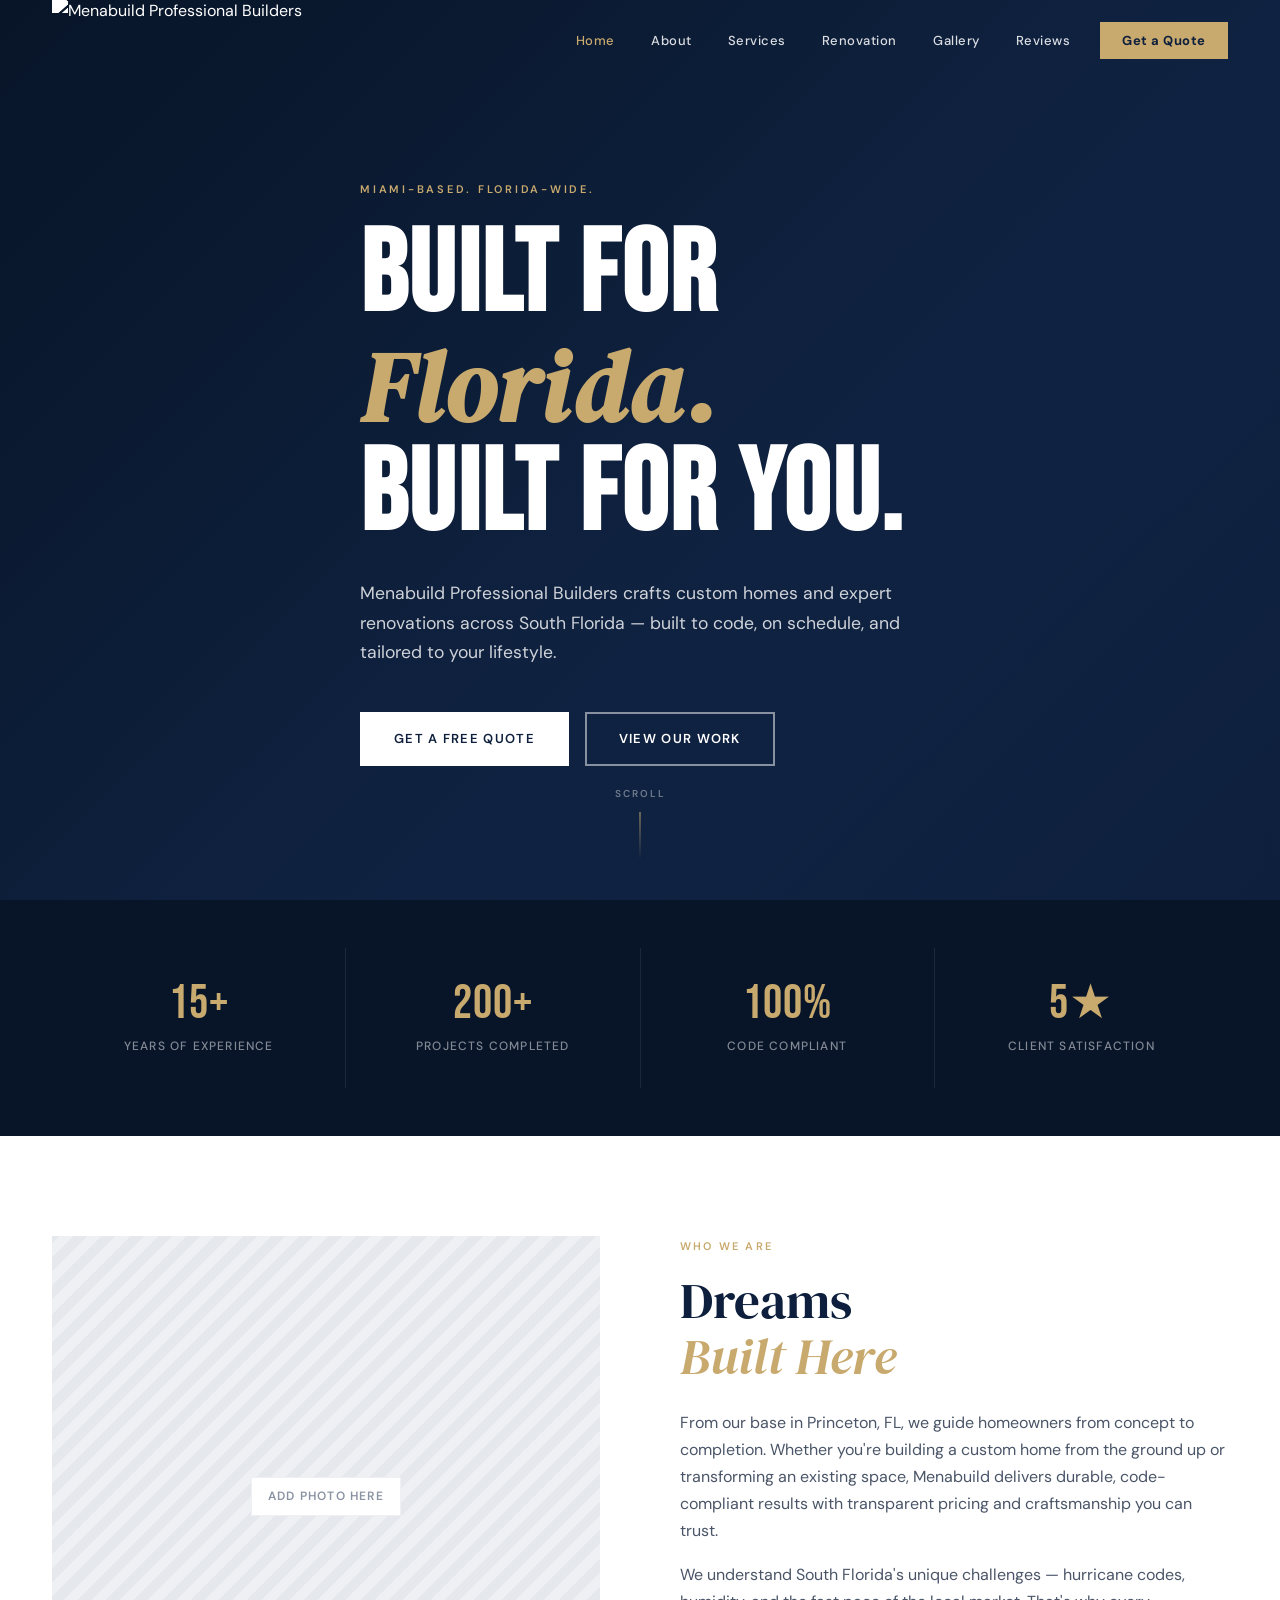
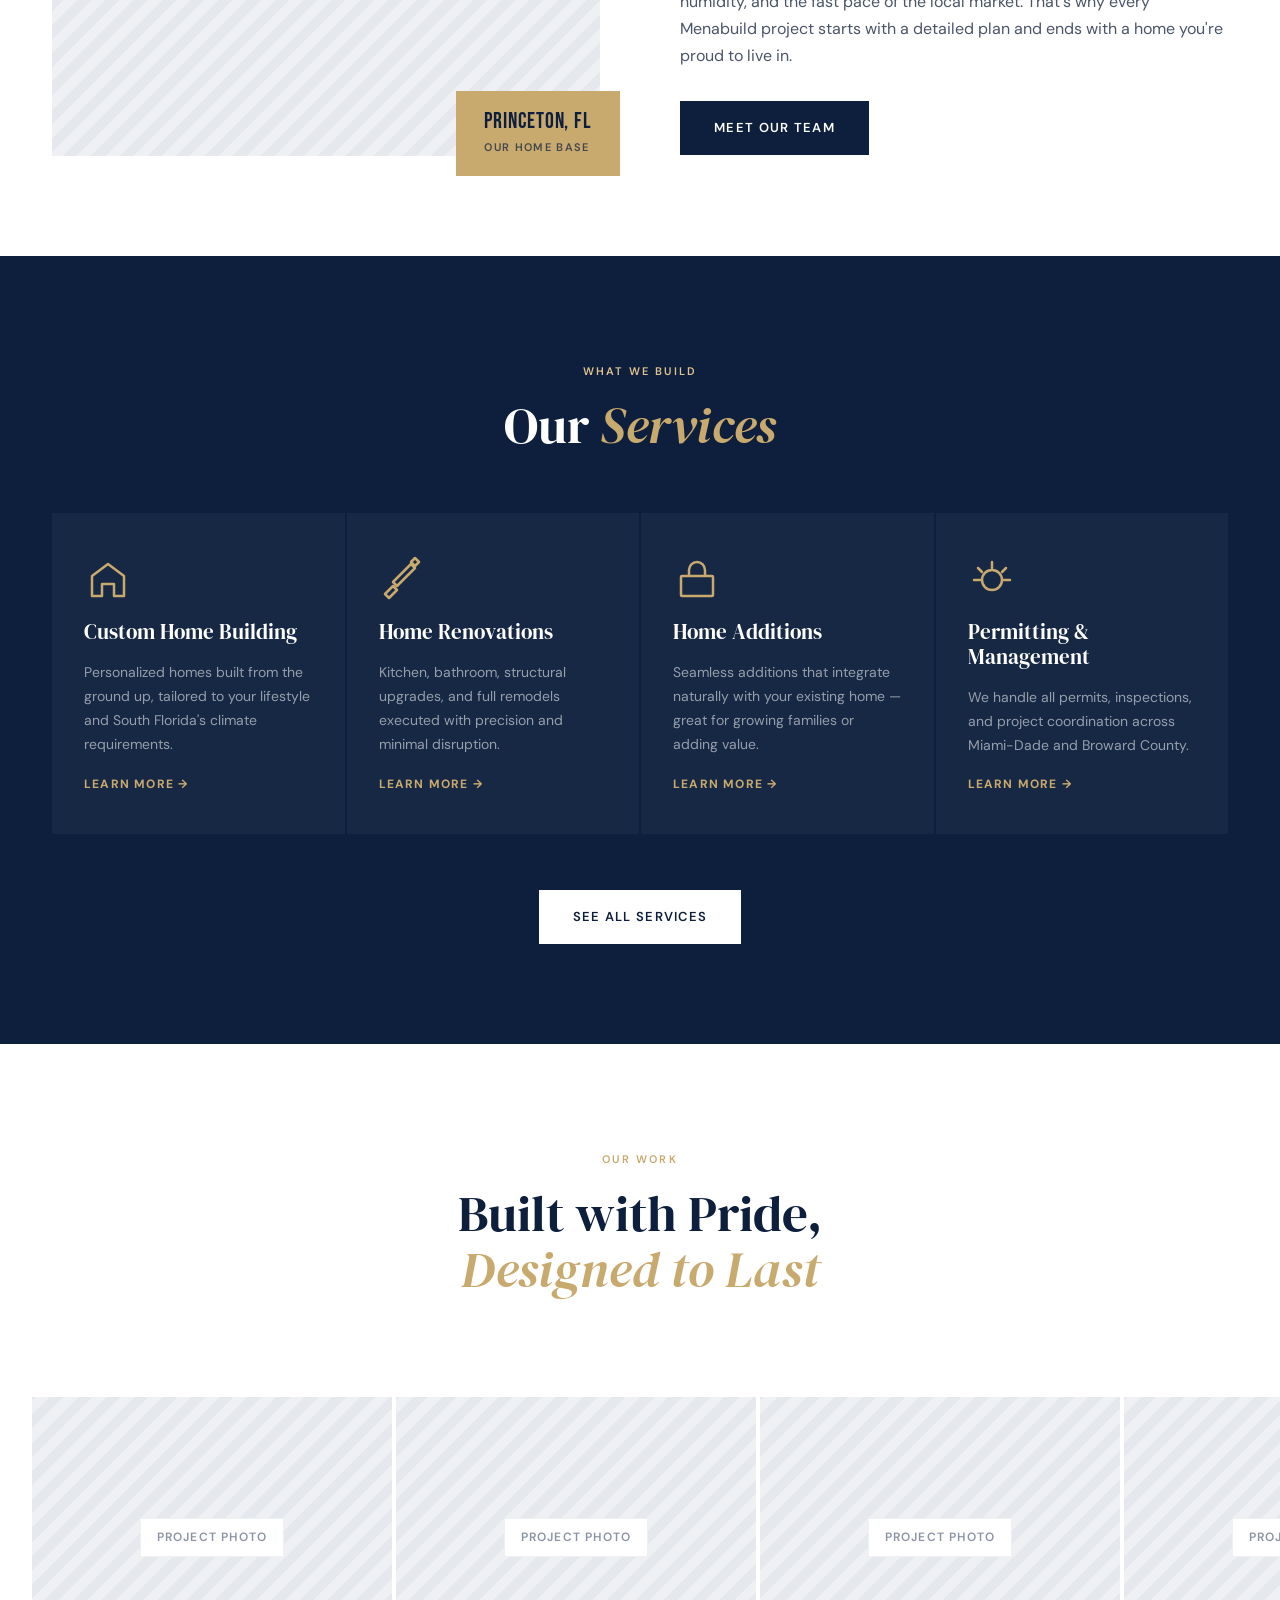
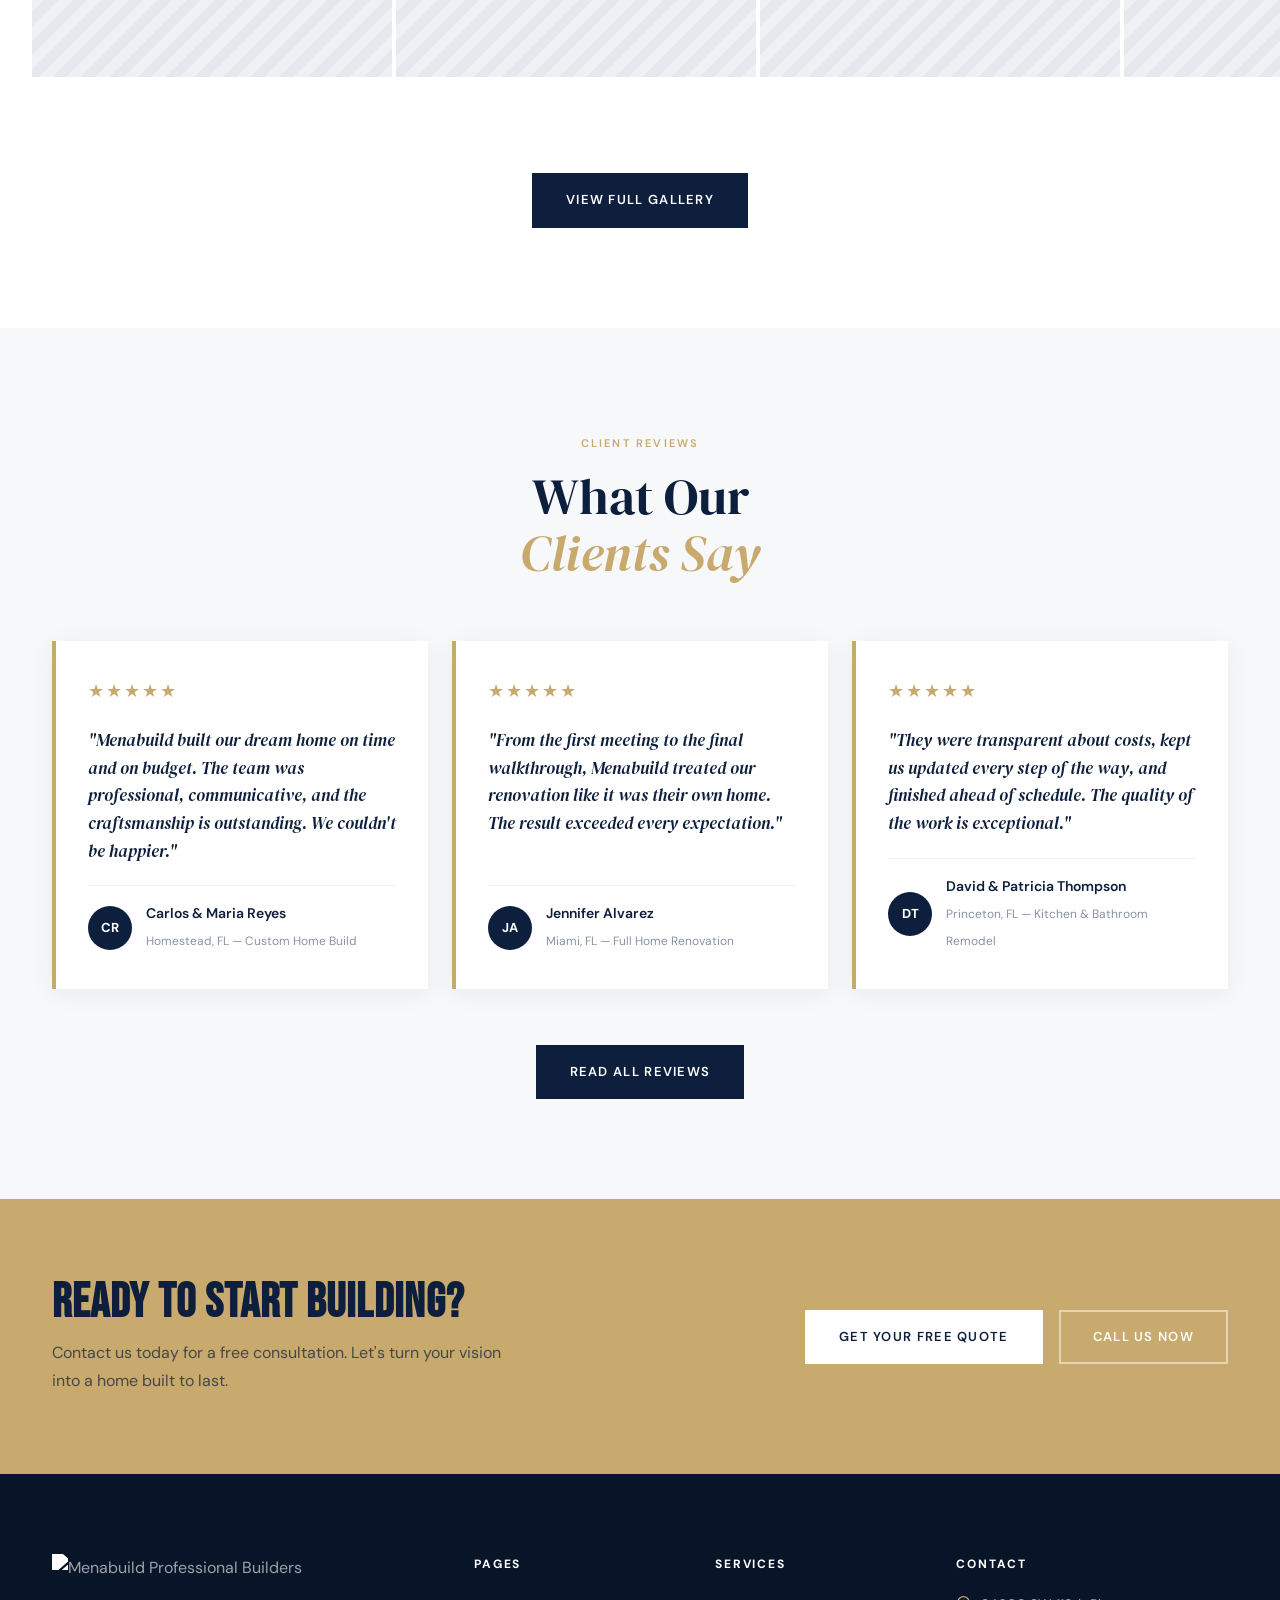
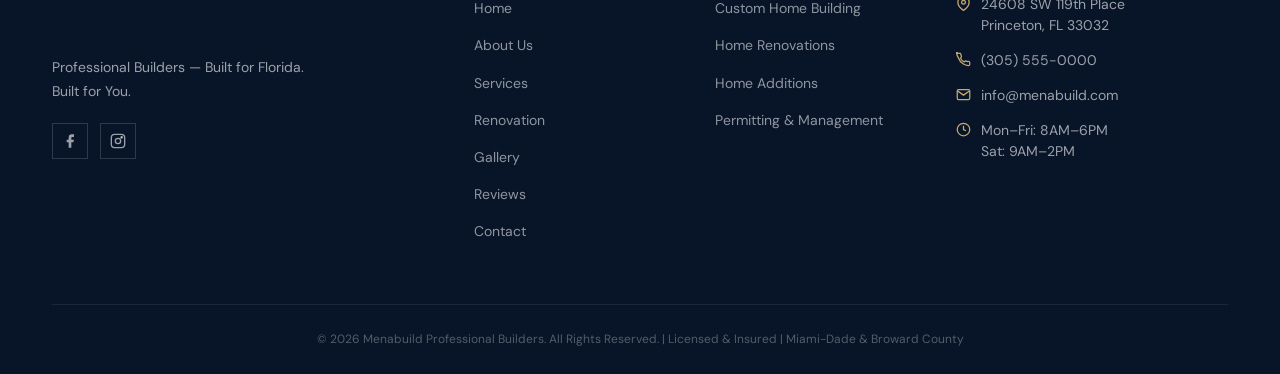
==== index.html @ 0da8d7f2 "Add files via upload" ====
<!DOCTYPE html>
<html lang="en">
<head>
  <meta charset="UTF-8" />
  <meta name="viewport" content="width=device-width, initial-scale=1.0" />
  <title>Menabuild Professional Builders | Custom Homes & Renovations in Miami, FL</title>
  <meta name="description" content="Menabuild Professional Builders builds custom homes and expert renovations across South Florida. Based in Princeton, FL. Licensed, insured, and built to code." />
  <link rel="stylesheet" href="style.css" />
  <link rel="preconnect" href="https://fonts.googleapis.com" />
  <link rel="preconnect" href="https://fonts.gstatic.com" crossorigin />
  <link href="https://fonts.googleapis.com/css2?family=Bebas+Neue&family=DM+Sans:wght@300;400;500;600&family=DM+Serif+Display:ital@0;1&display=swap" rel="stylesheet" />
</head>
<body>

  <!-- ── NAV ── -->
  <nav class="nav" id="nav">
    <div class="nav__inner">
      <a href="index.html" class="nav__logo">
        <img src="images/logo.png" alt="Menabuild Professional Builders" />
      </a>
      <button class="nav__burger" id="burger" aria-label="Menu">
        <span></span><span></span><span></span>
      </button>
      <ul class="nav__links" id="navLinks">
        <li><a href="index.html" class="active">Home</a></li>
        <li><a href="about.html">About</a></li>
        <li><a href="services.html">Services</a></li>
        <li><a href="renovation.html">Renovation</a></li>
        <li><a href="gallery.html">Gallery</a></li>
        <li><a href="reviews.html">Reviews</a></li>
        <li><a href="contact.html" class="nav__cta">Get a Quote</a></li>
      </ul>
    </div>
  </nav>

  <!-- ── HERO ── -->
  <section class="hero">
    <div class="hero__bg">
      <!-- REPLACE: Add your hero background image here -->
      <div class="hero__bg-placeholder"></div>
    </div>
    <div class="hero__overlay"></div>
    <div class="hero__content">
      <span class="hero__eyebrow">Miami-Based. Florida-Wide.</span>
      <h1 class="hero__title">Built for<br /><em>Florida.</em><br />Built for You.</h1>
      <p class="hero__sub">Menabuild Professional Builders crafts custom homes and expert renovations across South Florida — built to code, on schedule, and tailored to your lifestyle.</p>
      <div class="hero__btns">
        <a href="contact.html" class="btn btn--white">Get a Free Quote</a>
        <a href="gallery.html" class="btn btn--outline-white">View Our Work</a>
      </div>
    </div>
    <div class="hero__scroll">
      <span>Scroll</span>
      <div class="hero__scroll-line"></div>
    </div>
  </section>

  <!-- ── STATS BAND ── -->
  <section class="stats">
    <div class="container">
      <div class="stats__grid">
        <div class="stats__item">
          <span class="stats__number">15+</span>
          <span class="stats__label">Years of Experience</span>
        </div>
        <div class="stats__item">
          <span class="stats__number">200+</span>
          <span class="stats__label">Projects Completed</span>
        </div>
        <div class="stats__item">
          <span class="stats__number">100%</span>
          <span class="stats__label">Code Compliant</span>
        </div>
        <div class="stats__item">
          <span class="stats__number">5★</span>
          <span class="stats__label">Client Satisfaction</span>
        </div>
      </div>
    </div>
  </section>

  <!-- ── ABOUT ── -->
  <section class="about-home section">
    <div class="container">
      <div class="about-home__grid">
        <div class="about-home__img-wrap">
          <!-- REPLACE: Add your about/team image here -->
          <div class="img-placeholder img-placeholder--tall">
            <span>Add Photo Here</span>
          </div>
          <div class="about-home__badge">
            <span class="about-home__badge-num">Princeton, FL</span>
            <span class="about-home__badge-text">Our Home Base</span>
          </div>
        </div>
        <div class="about-home__content">
          <span class="eyebrow">Who We Are</span>
          <h2 class="section-title">Dreams<br /><em>Built Here</em></h2>
          <p>From our base in Princeton, FL, we guide homeowners from concept to completion. Whether you're building a custom home from the ground up or transforming an existing space, Menabuild delivers durable, code-compliant results with transparent pricing and craftsmanship you can trust.</p>
          <p>We understand South Florida's unique challenges — hurricane codes, humidity, and the fast pace of the local market. That's why every Menabuild project starts with a detailed plan and ends with a home you're proud to live in.</p>
          <a href="about.html" class="btn btn--navy">Meet Our Team</a>
        </div>
      </div>
    </div>
  </section>

  <!-- ── SERVICES ── -->
  <section class="services-home section section--dark">
    <div class="container">
      <div class="section-header">
        <span class="eyebrow eyebrow--light">What We Build</span>
        <h2 class="section-title section-title--light">Our <em>Services</em></h2>
      </div>
      <div class="services-home__grid">
        <a href="services.html" class="service-card">
          <div class="service-card__icon">
            <svg viewBox="0 0 48 48" fill="none"><path d="M8 40V20L24 8l16 12v20H30V28h-12v12H8z" stroke="currentColor" stroke-width="2.5" stroke-linejoin="round"/></svg>
          </div>
          <h3>Custom Home Building</h3>
          <p>Personalized homes built from the ground up, tailored to your lifestyle and South Florida's climate requirements.</p>
          <span class="service-card__link">Learn More →</span>
        </a>
        <a href="renovation.html" class="service-card">
          <div class="service-card__icon">
            <svg viewBox="0 0 48 48" fill="none"><path d="M6 38l8-8 4 4-8 8-4-4zm30-26l-4-4-18 18 4 4 18-18zm4-6l-4 4-4-4 4-4 4 4z" stroke="currentColor" stroke-width="2.5" stroke-linejoin="round"/></svg>
          </div>
          <h3>Home Renovations</h3>
          <p>Kitchen, bathroom, structural upgrades, and full remodels executed with precision and minimal disruption.</p>
          <span class="service-card__link">Learn More →</span>
        </a>
        <a href="services.html" class="service-card">
          <div class="service-card__icon">
            <svg viewBox="0 0 48 48" fill="none"><rect x="8" y="20" width="32" height="20" rx="1" stroke="currentColor" stroke-width="2.5"/><path d="M16 20V14a8 8 0 0116 0v6" stroke="currentColor" stroke-width="2.5"/></svg>
          </div>
          <h3>Home Additions</h3>
          <p>Seamless additions that integrate naturally with your existing home — great for growing families or adding value.</p>
          <span class="service-card__link">Learn More →</span>
        </a>
        <a href="services.html" class="service-card">
          <div class="service-card__icon">
            <svg viewBox="0 0 48 48" fill="none"><path d="M24 6v6M10 12l4 4M38 12l-4 4M6 24h6M36 24h6" stroke="currentColor" stroke-width="2.5" stroke-linecap="round"/><circle cx="24" cy="24" r="10" stroke="currentColor" stroke-width="2.5"/></svg>
          </div>
          <h3>Permitting & Management</h3>
          <p>We handle all permits, inspections, and project coordination across Miami-Dade and Broward County.</p>
          <span class="service-card__link">Learn More →</span>
        </a>
      </div>
      <div class="section-cta">
        <a href="services.html" class="btn btn--white">See All Services</a>
      </div>
    </div>
  </section>

  <!-- ── GALLERY STRIP ── -->
  <section class="gallery-strip section">
    <div class="container">
      <div class="section-header">
        <span class="eyebrow">Our Work</span>
        <h2 class="section-title">Built with Pride,<br /><em>Designed to Last</em></h2>
      </div>
    </div>
    <div class="gallery-strip__row">
      <!-- REPLACE: Add your project photos here -->
      <div class="gallery-strip__item img-placeholder"><span>Project Photo</span></div>
      <div class="gallery-strip__item img-placeholder"><span>Project Photo</span></div>
      <div class="gallery-strip__item img-placeholder"><span>Project Photo</span></div>
      <div class="gallery-strip__item img-placeholder"><span>Project Photo</span></div>
      <div class="gallery-strip__item img-placeholder"><span>Project Photo</span></div>
    </div>
    <div class="container section-cta">
      <a href="gallery.html" class="btn btn--navy">View Full Gallery</a>
    </div>
  </section>

  <!-- ── TESTIMONIALS ── -->
  <section class="testimonials section section--light">
    <div class="container">
      <div class="section-header">
        <span class="eyebrow">Client Reviews</span>
        <h2 class="section-title">What Our<br /><em>Clients Say</em></h2>
      </div>
      <div class="testimonials__grid">
        <div class="testimonial-card">
          <div class="testimonial-card__stars">★★★★★</div>
          <p class="testimonial-card__quote">"Menabuild built our dream home on time and on budget. The team was professional, communicative, and the craftsmanship is outstanding. We couldn't be happier."</p>
          <div class="testimonial-card__author">
            <div class="testimonial-card__avatar">CR</div>
            <div>
              <strong>Carlos & Maria Reyes</strong>
              <span>Homestead, FL — Custom Home Build</span>
            </div>
          </div>
        </div>
        <div class="testimonial-card">
          <div class="testimonial-card__stars">★★★★★</div>
          <p class="testimonial-card__quote">"From the first meeting to the final walkthrough, Menabuild treated our renovation like it was their own home. The result exceeded every expectation."</p>
          <div class="testimonial-card__author">
            <div class="testimonial-card__avatar">JA</div>
            <div>
              <strong>Jennifer Alvarez</strong>
              <span>Miami, FL — Full Home Renovation</span>
            </div>
          </div>
        </div>
        <div class="testimonial-card">
          <div class="testimonial-card__stars">★★★★★</div>
          <p class="testimonial-card__quote">"They were transparent about costs, kept us updated every step of the way, and finished ahead of schedule. The quality of the work is exceptional."</p>
          <div class="testimonial-card__author">
            <div class="testimonial-card__avatar">DT</div>
            <div>
              <strong>David & Patricia Thompson</strong>
              <span>Princeton, FL — Kitchen & Bathroom Remodel</span>
            </div>
          </div>
        </div>
      </div>
      <div class="section-cta">
        <a href="reviews.html" class="btn btn--navy">Read All Reviews</a>
      </div>
    </div>
  </section>

  <!-- ── CTA BAND ── -->
  <section class="cta-band">
    <div class="container">
      <div class="cta-band__inner">
        <div class="cta-band__text">
          <h2>Ready to Start Building?</h2>
          <p>Contact us today for a free consultation. Let's turn your vision into a home built to last.</p>
        </div>
        <div class="cta-band__btns">
          <a href="contact.html" class="btn btn--white">Get Your Free Quote</a>
          <a href="tel:+13055550000" class="btn btn--outline-white">Call Us Now</a>
        </div>
      </div>
    </div>
  </section>

  <!-- ── FOOTER ── -->
  <footer class="footer">
    <div class="container">
      <div class="footer__grid">
        <div class="footer__brand">
          <img src="images/logo.png" alt="Menabuild Professional Builders" class="footer__logo" />
          <p>Professional Builders — Built for Florida. Built for You.</p>
          <div class="footer__social">
            <a href="#" aria-label="Facebook">
              <svg viewBox="0 0 24 24" fill="currentColor"><path d="M18 2h-3a5 5 0 00-5 5v3H7v4h3v8h4v-8h3l1-4h-4V7a1 1 0 011-1h3z"/></svg>
            </a>
            <a href="#" aria-label="Instagram">
              <svg viewBox="0 0 24 24" fill="none" stroke="currentColor" stroke-width="2"><rect x="2" y="2" width="20" height="20" rx="5"/><circle cx="12" cy="12" r="4"/><circle cx="17.5" cy="6.5" r="1" fill="currentColor"/></svg>
            </a>
          </div>
        </div>
        <div class="footer__col">
          <h4>Pages</h4>
          <ul>
            <li><a href="index.html">Home</a></li>
            <li><a href="about.html">About Us</a></li>
            <li><a href="services.html">Services</a></li>
            <li><a href="renovation.html">Renovation</a></li>
            <li><a href="gallery.html">Gallery</a></li>
            <li><a href="reviews.html">Reviews</a></li>
            <li><a href="contact.html">Contact</a></li>
          </ul>
        </div>
        <div class="footer__col">
          <h4>Services</h4>
          <ul>
            <li><a href="services.html">Custom Home Building</a></li>
            <li><a href="renovation.html">Home Renovations</a></li>
            <li><a href="services.html">Home Additions</a></li>
            <li><a href="services.html">Permitting & Management</a></li>
          </ul>
        </div>
        <div class="footer__col">
          <h4>Contact</h4>
          <ul class="footer__contact">
            <li>
              <svg viewBox="0 0 24 24" fill="none" stroke="currentColor" stroke-width="2"><path d="M21 10c0 7-9 13-9 13s-9-6-9-13a9 9 0 0118 0z"/><circle cx="12" cy="10" r="3"/></svg>
              24608 SW 119th Place<br />Princeton, FL 33032
            </li>
            <li>
              <svg viewBox="0 0 24 24" fill="none" stroke="currentColor" stroke-width="2"><path d="M22 16.92v3a2 2 0 01-2.18 2 19.79 19.79 0 01-8.63-3.07A19.5 19.5 0 013.87 9.5a19.79 19.79 0 01-3.07-8.67A2 2 0 012.82 2h3a2 2 0 012 1.72c.127.96.361 1.903.7 2.81a2 2 0 01-.45 2.11L7.09 9.91a16 16 0 006 6l.91-.91a2 2 0 012.11-.45c.907.339 1.85.573 2.81.7A2 2 0 0122 16.92z"/></svg>
              (305) 555-0000
            </li>
            <li>
              <svg viewBox="0 0 24 24" fill="none" stroke="currentColor" stroke-width="2"><path d="M4 4h16c1.1 0 2 .9 2 2v12c0 1.1-.9 2-2 2H4c-1.1 0-2-.9-2-2V6c0-1.1.9-2 2-2z"/><polyline points="22,6 12,13 2,6"/></svg>
              info@menabuild.com
            </li>
            <li>
              <svg viewBox="0 0 24 24" fill="none" stroke="currentColor" stroke-width="2"><circle cx="12" cy="12" r="10"/><polyline points="12 6 12 12 16 14"/></svg>
              Mon–Fri: 8AM–6PM<br />Sat: 9AM–2PM
            </li>
          </ul>
        </div>
      </div>
      <div class="footer__bottom">
        <p>© 2026 Menabuild Professional Builders. All Rights Reserved. | Licensed & Insured | Miami-Dade & Broward County</p>
      </div>
    </div>
  </footer>

  <script src="script.js"></script>
</body>
</html>
---- style.css ----
/* ────────────────────────────────────────────────────────
   MENABUILD PROFESSIONAL BUILDERS — MAIN STYLESHEET
   Brand color: #0D1F3C (navy) | Accent: #C8A96E (gold)
──────────────────────────────────────────────────────── */

/* ── RESET & VARIABLES ── */
*, *::before, *::after { box-sizing: border-box; margin: 0; padding: 0; }

:root {
  --navy:       #0D1F3C;
  --navy-dark:  #081529;
  --navy-mid:   #162d52;
  --gold:       #C8A96E;
  --gold-light: #dfc28e;
  --white:      #FFFFFF;
  --off-white:  #F7F8FA;
  --light-gray: #EEF0F4;
  --mid-gray:   #8A93A4;
  --dark-gray:  #2D3748;
  --text:       #1A2332;
  --font-display: 'Bebas Neue', sans-serif;
  --font-serif:   'DM Serif Display', serif;
  --font-body:    'DM Sans', sans-serif;
  --max-w: 1240px;
  --radius: 4px;
  --transition: 0.3s cubic-bezier(0.4,0,0.2,1);
}

html { scroll-behavior: smooth; }

body {
  font-family: var(--font-body);
  color: var(--text);
  background: var(--white);
  line-height: 1.7;
  font-size: 16px;
  overflow-x: hidden;
}

img { display: block; max-width: 100%; height: auto; }
a { text-decoration: none; color: inherit; }
ul { list-style: none; }

/* ── UTILITY ── */
.container { max-width: var(--max-w); margin: 0 auto; padding: 0 32px; }
.section { padding: 100px 0; }
.section--dark { background: var(--navy); }
.section--light { background: var(--off-white); }

.section-header { text-align: center; margin-bottom: 60px; }
.section-cta { text-align: center; margin-top: 56px; }

.eyebrow {
  display: inline-block;
  font-family: var(--font-body);
  font-size: 11px;
  font-weight: 600;
  letter-spacing: 0.2em;
  text-transform: uppercase;
  color: var(--gold);
  margin-bottom: 16px;
}
.eyebrow--light { color: var(--gold-light); }

.section-title {
  font-family: var(--font-serif);
  font-size: clamp(2.4rem, 4vw, 3.6rem);
  line-height: 1.1;
  color: var(--navy);
  font-weight: 400;
}
.section-title em { font-style: italic; color: var(--gold); }
.section-title--light { color: var(--white); }

/* ── BUTTONS ── */
.btn {
  display: inline-flex;
  align-items: center;
  gap: 8px;
  padding: 14px 32px;
  font-family: var(--font-body);
  font-size: 13px;
  font-weight: 600;
  letter-spacing: 0.1em;
  text-transform: uppercase;
  border: 2px solid transparent;
  cursor: pointer;
  transition: var(--transition);
  white-space: nowrap;
}
.btn--navy {
  background: var(--navy);
  color: var(--white);
  border-color: var(--navy);
}
.btn--navy:hover { background: var(--navy-mid); border-color: var(--navy-mid); }

.btn--gold {
  background: var(--gold);
  color: var(--navy);
  border-color: var(--gold);
}
.btn--gold:hover { background: var(--gold-light); border-color: var(--gold-light); }

.btn--white {
  background: var(--white);
  color: var(--navy);
  border-color: var(--white);
}
.btn--white:hover { background: var(--gold); border-color: var(--gold); color: var(--navy); }

.btn--outline-white {
  background: transparent;
  color: var(--white);
  border-color: rgba(255,255,255,0.5);
}
.btn--outline-white:hover { border-color: var(--white); background: rgba(255,255,255,0.08); }

.btn--outline-navy {
  background: transparent;
  color: var(--navy);
  border-color: var(--navy);
}
.btn--outline-navy:hover { background: var(--navy); color: var(--white); }

/* ── PLACEHOLDERS ── */
.img-placeholder {
  background: var(--light-gray);
  display: flex;
  align-items: center;
  justify-content: center;
  position: relative;
  overflow: hidden;
}
.img-placeholder::before {
  content: '';
  position: absolute;
  inset: 0;
  background: repeating-linear-gradient(
    -45deg,
    transparent,
    transparent 10px,
    rgba(13,31,60,0.04) 10px,
    rgba(13,31,60,0.04) 20px
  );
}
.img-placeholder span {
  font-size: 12px;
  font-weight: 600;
  letter-spacing: 0.1em;
  text-transform: uppercase;
  color: var(--mid-gray);
  position: relative;
  z-index: 1;
  background: white;
  padding: 8px 16px;
  border: 1px solid var(--light-gray);
}
.img-placeholder--tall { min-height: 520px; }
.img-placeholder--sq { min-height: 340px; }
.img-placeholder--wide { min-height: 400px; width: 100%; }

/* ── NAV ── */
.nav {
  position: fixed;
  top: 0; left: 0; right: 0;
  z-index: 1000;
  padding: 0;
  transition: var(--transition);
}
.nav--scrolled {
  background: var(--navy);
  box-shadow: 0 4px 40px rgba(0,0,0,0.25);
}
.nav__inner {
  max-width: var(--max-w);
  margin: 0 auto;
  padding: 0 32px;
  display: flex;
  align-items: center;
  justify-content: space-between;
  height: 80px;
}
.nav__logo img {
  height: 86px;
  width: auto;
  /* White filter for visibility on dark backgrounds */
  filter: brightness(0) invert(1);
}
.nav__links {
  display: flex;
  align-items: center;
  gap: 8px;
}
.nav__links li a {
  font-size: 13px;
  font-weight: 500;
  letter-spacing: 0.04em;
  color: rgba(255,255,255,0.85);
  padding: 8px 14px;
  transition: var(--transition);
  position: relative;
}
.nav__links li a:hover,
.nav__links li a.active { color: var(--gold); }

.nav__cta {
  background: var(--gold) !important;
  color: var(--navy) !important;
  font-weight: 700 !important;
  padding: 10px 22px !important;
  margin-left: 8px;
}
.nav__cta:hover { background: var(--gold-light) !important; }

.nav__burger {
  display: none;
  flex-direction: column;
  gap: 5px;
  background: none;
  border: none;
  cursor: pointer;
  padding: 4px;
}
.nav__burger span {
  display: block;
  width: 24px;
  height: 2px;
  background: var(--white);
  transition: var(--transition);
}

/* ── HERO ── */
.hero {
  position: relative;
  min-height: 100vh;
  display: flex;
  align-items: center;
  overflow: hidden;
}
.hero__bg {
  position: absolute;
  inset: 0;
}
.hero__bg-placeholder {
  width: 100%;
  height: 100%;
  background: linear-gradient(135deg, #0a1826 0%, #162d52 50%, #0d1f3c 100%);
}
.hero__bg img {
  width: 100%;
  height: 100%;
  object-fit: cover;
}
.hero__overlay {
  position: absolute;
  inset: 0;
  background: linear-gradient(
    135deg,
    rgba(8,21,41,0.92) 0%,
    rgba(13,31,60,0.75) 60%,
    rgba(13,31,60,0.4) 100%
  );
}
.hero__content {
  position: relative;
  z-index: 2;
  max-width: var(--max-w);
  margin: 0 auto;
  padding: 140px 32px 100px;
  max-width: 780px;
}
.hero__eyebrow {
  display: inline-block;
  font-size: 11px;
  font-weight: 600;
  letter-spacing: 0.25em;
  text-transform: uppercase;
  color: var(--gold);
  margin-bottom: 24px;
  opacity: 0;
  animation: fadeUp 0.8s 0.2s forwards;
}
.hero__title {
  font-family: var(--font-display);
  font-size: clamp(4rem, 9vw, 8rem);
  line-height: 0.95;
  color: var(--white);
  letter-spacing: 0.02em;
  margin-bottom: 28px;
  opacity: 0;
  animation: fadeUp 0.8s 0.4s forwards;
}
.hero__title em {
  font-style: italic;
  font-family: var(--font-serif);
  color: var(--gold);
  font-size: 0.85em;
}
.hero__sub {
  font-size: 1.1rem;
  color: rgba(255,255,255,0.8);
  max-width: 560px;
  margin-bottom: 44px;
  line-height: 1.7;
  opacity: 0;
  animation: fadeUp 0.8s 0.6s forwards;
}
.hero__btns {
  display: flex;
  gap: 16px;
  flex-wrap: wrap;
  opacity: 0;
  animation: fadeUp 0.8s 0.8s forwards;
}
.hero__scroll {
  position: absolute;
  bottom: 40px;
  left: 50%;
  transform: translateX(-50%);
  display: flex;
  flex-direction: column;
  align-items: center;
  gap: 10px;
  z-index: 2;
  opacity: 0;
  animation: fadeIn 1s 1.2s forwards;
}
.hero__scroll span {
  font-size: 10px;
  font-weight: 600;
  letter-spacing: 0.2em;
  text-transform: uppercase;
  color: rgba(255,255,255,0.4);
}
.hero__scroll-line {
  width: 1px;
  height: 48px;
  background: linear-gradient(to bottom, var(--gold), transparent);
  animation: scrollPulse 2s infinite;
}

/* ── STATS ── */
.stats {
  background: var(--navy-dark);
  padding: 48px 0;
}
.stats__grid {
  display: grid;
  grid-template-columns: repeat(4, 1fr);
  gap: 1px;
  background: rgba(255,255,255,0.08);
}
.stats__item {
  display: flex;
  flex-direction: column;
  align-items: center;
  padding: 32px 20px;
  background: var(--navy-dark);
  gap: 8px;
  text-align: center;
}
.stats__number {
  font-family: var(--font-display);
  font-size: 3rem;
  color: var(--gold);
  letter-spacing: 0.02em;
  line-height: 1;
}
.stats__label {
  font-size: 12px;
  font-weight: 500;
  letter-spacing: 0.1em;
  text-transform: uppercase;
  color: rgba(255,255,255,0.5);
}

/* ── ABOUT HOME ── */
.about-home__grid {
  display: grid;
  grid-template-columns: 1fr 1fr;
  gap: 80px;
  align-items: center;
}
.about-home__img-wrap { position: relative; }
.about-home__badge {
  position: absolute;
  bottom: -20px;
  right: -20px;
  background: var(--gold);
  padding: 20px 28px;
  display: flex;
  flex-direction: column;
  gap: 4px;
}
.about-home__badge-num {
  font-family: var(--font-display);
  font-size: 1.4rem;
  color: var(--navy);
  letter-spacing: 0.04em;
  line-height: 1;
}
.about-home__badge-text {
  font-size: 11px;
  font-weight: 600;
  letter-spacing: 0.12em;
  text-transform: uppercase;
  color: var(--navy);
  opacity: 0.7;
}
.about-home__content .eyebrow { display: block; }
.about-home__content .section-title { margin-bottom: 24px; }
.about-home__content p { color: #4A5568; margin-bottom: 16px; }
.about-home__content .btn { margin-top: 16px; }

/* ── SERVICES HOME ── */
.services-home__grid {
  display: grid;
  grid-template-columns: repeat(4, 1fr);
  gap: 2px;
}
.service-card {
  background: rgba(255,255,255,0.04);
  padding: 40px 32px;
  display: flex;
  flex-direction: column;
  gap: 16px;
  transition: var(--transition);
  border-top: 3px solid transparent;
  cursor: pointer;
}
.service-card:hover {
  background: rgba(255,255,255,0.08);
  border-top-color: var(--gold);
}
.service-card__icon {
  width: 48px;
  height: 48px;
  color: var(--gold);
}
.service-card h3 {
  font-family: var(--font-serif);
  font-size: 1.3rem;
  font-weight: 400;
  color: var(--white);
  line-height: 1.2;
}
.service-card p {
  font-size: 14px;
  color: rgba(255,255,255,0.55);
  line-height: 1.7;
  flex: 1;
}
.service-card__link {
  font-size: 12px;
  font-weight: 700;
  letter-spacing: 0.1em;
  text-transform: uppercase;
  color: var(--gold);
  transition: var(--transition);
}
.service-card:hover .service-card__link { letter-spacing: 0.16em; }

/* ── GALLERY STRIP ── */
.gallery-strip__row {
  display: flex;
  gap: 4px;
  overflow-x: auto;
  padding: 40px 32px;
  scrollbar-width: none;
}
.gallery-strip__row::-webkit-scrollbar { display: none; }
.gallery-strip__item {
  flex: 0 0 360px;
  height: 280px;
  overflow: hidden;
}
.gallery-strip__item img {
  width: 100%;
  height: 100%;
  object-fit: cover;
  transition: transform 0.5s ease;
}
.gallery-strip__item:hover img { transform: scale(1.04); }

/* ── TESTIMONIALS ── */
.testimonials__grid {
  display: grid;
  grid-template-columns: repeat(3, 1fr);
  gap: 24px;
}
.testimonial-card {
  background: var(--white);
  padding: 36px 32px;
  border-left: 4px solid var(--gold);
  box-shadow: 0 4px 24px rgba(13,31,60,0.06);
  display: flex;
  flex-direction: column;
  gap: 20px;
}
.testimonial-card__stars { color: var(--gold); font-size: 1.1rem; letter-spacing: 2px; }
.testimonial-card__quote {
  font-family: var(--font-serif);
  font-style: italic;
  font-size: 1.05rem;
  color: var(--navy);
  line-height: 1.65;
  flex: 1;
}
.testimonial-card__author {
  display: flex;
  align-items: center;
  gap: 14px;
  padding-top: 16px;
  border-top: 1px solid var(--light-gray);
}
.testimonial-card__avatar {
  width: 44px;
  height: 44px;
  background: var(--navy);
  color: var(--white);
  border-radius: 50%;
  display: flex;
  align-items: center;
  justify-content: center;
  font-size: 13px;
  font-weight: 700;
  flex-shrink: 0;
}
.testimonial-card__author strong {
  display: block;
  font-size: 14px;
  font-weight: 600;
  color: var(--navy);
}
.testimonial-card__author span {
  font-size: 12px;
  color: var(--mid-gray);
}

/* ── CTA BAND ── */
.cta-band {
  background: var(--gold);
  padding: 80px 0;
}
.cta-band__inner {
  display: flex;
  align-items: center;
  justify-content: space-between;
  gap: 40px;
}
.cta-band__text h2 {
  font-family: var(--font-display);
  font-size: 3rem;
  color: var(--navy);
  letter-spacing: 0.02em;
  line-height: 1;
  margin-bottom: 12px;
}
.cta-band__text p { color: rgba(13,31,60,0.7); font-size: 1rem; max-width: 480px; }
.cta-band__btns { display: flex; gap: 16px; flex-wrap: wrap; }

/* ── FOOTER ── */
.footer {
  background: var(--navy-dark);
  padding: 80px 0 0;
  color: rgba(255,255,255,0.6);
}
.footer__grid {
  display: grid;
  grid-template-columns: 2fr 1fr 1fr 1.5fr;
  gap: 60px;
  padding-bottom: 60px;
}
.footer__logo {
  height: 86px;
  width: auto;
  filter: brightness(0) invert(1);
  margin-bottom: 16px;
}
.footer__brand p { font-size: 14px; line-height: 1.7; max-width: 260px; }
.footer__social {
  display: flex;
  gap: 12px;
  margin-top: 20px;
}
.footer__social a {
  width: 36px;
  height: 36px;
  border: 1px solid rgba(255,255,255,0.15);
  display: flex;
  align-items: center;
  justify-content: center;
  transition: var(--transition);
}
.footer__social a:hover { border-color: var(--gold); color: var(--gold); }
.footer__social svg { width: 16px; height: 16px; }

.footer__col h4 {
  font-size: 12px;
  font-weight: 700;
  letter-spacing: 0.15em;
  text-transform: uppercase;
  color: var(--white);
  margin-bottom: 20px;
}
.footer__col ul { display: flex; flex-direction: column; gap: 10px; }
.footer__col ul li a {
  font-size: 14px;
  color: rgba(255,255,255,0.55);
  transition: var(--transition);
}
.footer__col ul li a:hover { color: var(--gold); }

.footer__contact { gap: 14px !important; }
.footer__contact li {
  display: flex;
  align-items: flex-start;
  gap: 10px;
  font-size: 14px;
  line-height: 1.5;
}
.footer__contact svg {
  width: 15px;
  height: 15px;
  flex-shrink: 0;
  margin-top: 2px;
  color: var(--gold);
}

.footer__bottom {
  border-top: 1px solid rgba(255,255,255,0.08);
  padding: 24px 0;
  text-align: center;
  font-size: 12px;
  color: rgba(255,255,255,0.3);
}

/* ── PAGE HERO (inner pages) ── */
.page-hero {
  background: var(--navy);
  padding: 160px 0 80px;
  position: relative;
  overflow: hidden;
}
.page-hero::before {
  content: '';
  position: absolute;
  right: -100px;
  top: -100px;
  width: 600px;
  height: 600px;
  background: radial-gradient(circle, rgba(200,169,110,0.08) 0%, transparent 70%);
  pointer-events: none;
}
.page-hero__eyebrow { display: block; margin-bottom: 12px; }
.page-hero__title {
  font-family: var(--font-display);
  font-size: clamp(3.5rem, 7vw, 7rem);
  color: var(--white);
  line-height: 0.95;
  letter-spacing: 0.02em;
  margin-bottom: 24px;
}
.page-hero__title span { color: var(--gold); display: block; font-family: var(--font-serif); font-size: 0.6em; letter-spacing: 0.01em; }
.page-hero__sub {
  font-size: 1.05rem;
  color: rgba(255,255,255,0.65);
  max-width: 600px;
  line-height: 1.7;
}

/* ── ABOUT PAGE ── */
.story__grid {
  display: grid;
  grid-template-columns: 1fr 1fr;
  gap: 80px;
  align-items: center;
}
.story__content .section-title { margin-bottom: 24px; }
.story__content p { color: #4A5568; margin-bottom: 16px; }

.values { background: var(--off-white); padding: 100px 0; }
.values__grid {
  display: grid;
  grid-template-columns: repeat(3, 1fr);
  gap: 2px;
  margin-top: 60px;
}
.value-card {
  background: var(--white);
  padding: 40px 32px;
  border-top: 3px solid transparent;
  transition: var(--transition);
}
.value-card:hover { border-top-color: var(--gold); }
.value-card__num {
  font-family: var(--font-display);
  font-size: 3rem;
  color: var(--light-gray);
  line-height: 1;
  margin-bottom: 16px;
}
.value-card h3 {
  font-family: var(--font-serif);
  font-size: 1.2rem;
  color: var(--navy);
  margin-bottom: 12px;
}
.value-card p { font-size: 14px; color: #718096; line-height: 1.7; }

.team { padding: 100px 0; }
.team__grid {
  display: grid;
  grid-template-columns: repeat(3, 1fr);
  gap: 32px;
  margin-top: 60px;
}
.team-card { text-align: center; }
.team-card__img {
  width: 100%;
  aspect-ratio: 3/4;
  overflow: hidden;
  margin-bottom: 20px;
}
.team-card h3 {
  font-family: var(--font-serif);
  font-size: 1.2rem;
  color: var(--navy);
  margin-bottom: 4px;
}
.team-card__role {
  font-size: 12px;
  font-weight: 600;
  letter-spacing: 0.12em;
  text-transform: uppercase;
  color: var(--gold);
}

/* ── SERVICES PAGE ── */
.service-detail {
  padding: 100px 0;
}
.service-detail:nth-child(even) { background: var(--off-white); }
.service-detail__grid {
  display: grid;
  grid-template-columns: 1fr 1fr;
  gap: 80px;
  align-items: center;
}
.service-detail:nth-child(even) .service-detail__img { order: 2; }
.service-detail:nth-child(even) .service-detail__content { order: 1; }
.service-detail__content .eyebrow { display: block; }
.service-detail__content h2 {
  font-family: var(--font-serif);
  font-size: clamp(1.8rem, 3vw, 2.6rem);
  color: var(--navy);
  margin-bottom: 20px;
  line-height: 1.15;
}
.service-detail__content p { color: #4A5568; margin-bottom: 16px; }
.service-detail__list { margin: 24px 0 32px; display: flex; flex-direction: column; gap: 10px; }
.service-detail__list li {
  display: flex;
  align-items: flex-start;
  gap: 12px;
  font-size: 14px;
  color: var(--dark-gray);
}
.service-detail__list li::before {
  content: '✓';
  width: 20px;
  height: 20px;
  background: var(--navy);
  color: var(--gold);
  border-radius: 50%;
  display: flex;
  align-items: center;
  justify-content: center;
  font-size: 11px;
  font-weight: 700;
  flex-shrink: 0;
  margin-top: 2px;
}

/* ── RENOVATION PAGE ── */
.process { background: var(--navy); padding: 100px 0; }
.process__grid {
  display: grid;
  grid-template-columns: repeat(5, 1fr);
  gap: 2px;
  margin-top: 60px;
}
.process-step {
  padding: 36px 24px;
  background: rgba(255,255,255,0.04);
  position: relative;
  transition: var(--transition);
}
.process-step:hover { background: rgba(255,255,255,0.08); }
.process-step__num {
  font-family: var(--font-display);
  font-size: 4rem;
  color: rgba(200,169,110,0.2);
  line-height: 1;
  margin-bottom: 16px;
}
.process-step h3 {
  font-size: 14px;
  font-weight: 700;
  color: var(--gold);
  text-transform: uppercase;
  letter-spacing: 0.08em;
  margin-bottom: 10px;
}
.process-step p { font-size: 13px; color: rgba(255,255,255,0.5); line-height: 1.7; }

/* ── GALLERY PAGE ── */
.gallery-grid {
  display: grid;
  grid-template-columns: repeat(3, 1fr);
  gap: 4px;
}
.gallery-grid__item {
  aspect-ratio: 4/3;
  overflow: hidden;
  position: relative;
  cursor: pointer;
}
.gallery-grid__item img {
  width: 100%;
  height: 100%;
  object-fit: cover;
  transition: transform 0.5s ease;
}
.gallery-grid__item:hover img { transform: scale(1.06); }
.gallery-grid__item--wide { grid-column: span 2; }
.gallery-grid__item--tall { grid-row: span 2; }

/* ── REVIEWS PAGE ── */
.reviews-grid {
  display: grid;
  grid-template-columns: repeat(2, 1fr);
  gap: 24px;
  margin-top: 60px;
}
.review-card {
  background: var(--white);
  padding: 40px;
  border: 1px solid var(--light-gray);
  box-shadow: 0 4px 24px rgba(13,31,60,0.05);
  position: relative;
}
.review-card::before {
  content: '"';
  position: absolute;
  top: 20px;
  right: 30px;
  font-family: var(--font-serif);
  font-size: 6rem;
  color: var(--light-gray);
  line-height: 1;
}
.review-card__stars { color: var(--gold); font-size: 1rem; letter-spacing: 3px; margin-bottom: 20px; }
.review-card__quote {
  font-family: var(--font-serif);
  font-style: italic;
  font-size: 1.05rem;
  color: var(--navy);
  line-height: 1.65;
  margin-bottom: 28px;
  position: relative;
}
.review-card__meta { display: flex; align-items: center; gap: 14px; border-top: 1px solid var(--light-gray); padding-top: 20px; }
.review-card__avatar {
  width: 48px;
  height: 48px;
  background: var(--navy);
  color: var(--white);
  border-radius: 50%;
  display: flex;
  align-items: center;
  justify-content: center;
  font-size: 14px;
  font-weight: 700;
  flex-shrink: 0;
}
.review-card__meta strong { display: block; font-size: 15px; color: var(--navy); }
.review-card__meta span { font-size: 13px; color: var(--mid-gray); }

/* ── CONTACT PAGE ── */
.contact-grid {
  display: grid;
  grid-template-columns: 1.2fr 1fr;
  gap: 80px;
  align-items: start;
}
.contact-form { background: var(--white); padding: 48px; box-shadow: 0 8px 48px rgba(13,31,60,0.1); }
.contact-form h2 {
  font-family: var(--font-serif);
  font-size: 1.8rem;
  color: var(--navy);
  margin-bottom: 32px;
}
.form-row { display: grid; grid-template-columns: 1fr 1fr; gap: 16px; }
.form-group { display: flex; flex-direction: column; gap: 6px; margin-bottom: 20px; }
.form-group label { font-size: 12px; font-weight: 600; letter-spacing: 0.1em; text-transform: uppercase; color: var(--navy); }
.form-group input,
.form-group select,
.form-group textarea {
  padding: 12px 16px;
  border: 1px solid var(--light-gray);
  font-family: var(--font-body);
  font-size: 14px;
  color: var(--text);
  outline: none;
  transition: var(--transition);
  background: var(--off-white);
  appearance: none;
}
.form-group input:focus,
.form-group select:focus,
.form-group textarea:focus {
  border-color: var(--navy);
  background: var(--white);
}
.form-group textarea { resize: vertical; min-height: 140px; }

.contact-info { padding-top: 8px; }
.contact-info h2 {
  font-family: var(--font-serif);
  font-size: 1.8rem;
  color: var(--navy);
  margin-bottom: 8px;
}
.contact-info > p { color: #4A5568; margin-bottom: 40px; }
.contact-info__items { display: flex; flex-direction: column; gap: 28px; }
.contact-info__item {
  display: flex;
  gap: 16px;
  align-items: flex-start;
}
.contact-info__icon {
  width: 48px;
  height: 48px;
  background: var(--navy);
  display: flex;
  align-items: center;
  justify-content: center;
  flex-shrink: 0;
}
.contact-info__icon svg { width: 20px; height: 20px; color: var(--gold); }
.contact-info__item h4 {
  font-size: 12px;
  font-weight: 700;
  letter-spacing: 0.12em;
  text-transform: uppercase;
  color: var(--navy);
  margin-bottom: 4px;
}
.contact-info__item p { font-size: 14px; color: #4A5568; line-height: 1.6; }

.contact-map {
  margin-top: 48px;
  height: 220px;
  background: var(--light-gray);
  display: flex;
  align-items: center;
  justify-content: center;
  font-size: 13px;
  color: var(--mid-gray);
  font-weight: 600;
  letter-spacing: 0.08em;
  text-transform: uppercase;
  border: 2px dashed rgba(13,31,60,0.15);
}

.license-badge {
  background: var(--off-white);
  border-left: 4px solid var(--gold);
  padding: 20px 24px;
  margin-top: 32px;
  display: flex;
  align-items: center;
  gap: 14px;
  font-size: 14px;
  color: var(--dark-gray);
}
.license-badge svg { width: 24px; height: 24px; color: var(--navy); flex-shrink: 0; }

/* ── ANIMATIONS ── */
@keyframes fadeUp {
  from { opacity: 0; transform: translateY(24px); }
  to   { opacity: 1; transform: translateY(0); }
}
@keyframes fadeIn {
  from { opacity: 0; }
  to   { opacity: 1; }
}
@keyframes scrollPulse {
  0%, 100% { opacity: 1; }
  50% { opacity: 0.3; }
}

/* ── RESPONSIVE ── */
@media (max-width: 1024px) {
  .services-home__grid { grid-template-columns: repeat(2, 1fr); }
  .about-home__grid,
  .story__grid,
  .service-detail__grid,
  .contact-grid { grid-template-columns: 1fr; gap: 48px; }
  .service-detail:nth-child(even) .service-detail__img,
  .service-detail:nth-child(even) .service-detail__content { order: unset; }
  .values__grid { grid-template-columns: repeat(2, 1fr); }
  .process__grid { grid-template-columns: repeat(2, 1fr); }
  .footer__grid { grid-template-columns: 1fr 1fr; }
  .stats__grid { grid-template-columns: repeat(2, 1fr); }
  .testimonials__grid { grid-template-columns: 1fr; }
  .reviews-grid { grid-template-columns: 1fr; }
}

@media (max-width: 768px) {
  .nav__links { display: none; flex-direction: column; position: absolute; top: 80px; left: 0; right: 0; background: var(--navy); padding: 20px 32px 32px; gap: 4px; }
  .nav__links.open { display: flex; }
  .nav__burger { display: flex; }
  .hero__title { font-size: clamp(3rem, 12vw, 5rem); }
  .services-home__grid { grid-template-columns: 1fr; }
  .gallery-grid { grid-template-columns: 1fr 1fr; }
  .gallery-grid__item--wide { grid-column: span 1; }
  .team__grid { grid-template-columns: 1fr; }
  .values__grid { grid-template-columns: 1fr; }
  .process__grid { grid-template-columns: 1fr 1fr; }
  .cta-band__inner { flex-direction: column; text-align: center; }
  .cta-band__btns { justify-content: center; }
  .footer__grid { grid-template-columns: 1fr; gap: 40px; }
  .form-row { grid-template-columns: 1fr; }
  .about-home__badge { right: 0; bottom: -16px; }
  .section { padding: 70px 0; }
  .container { padding: 0 20px; }
}
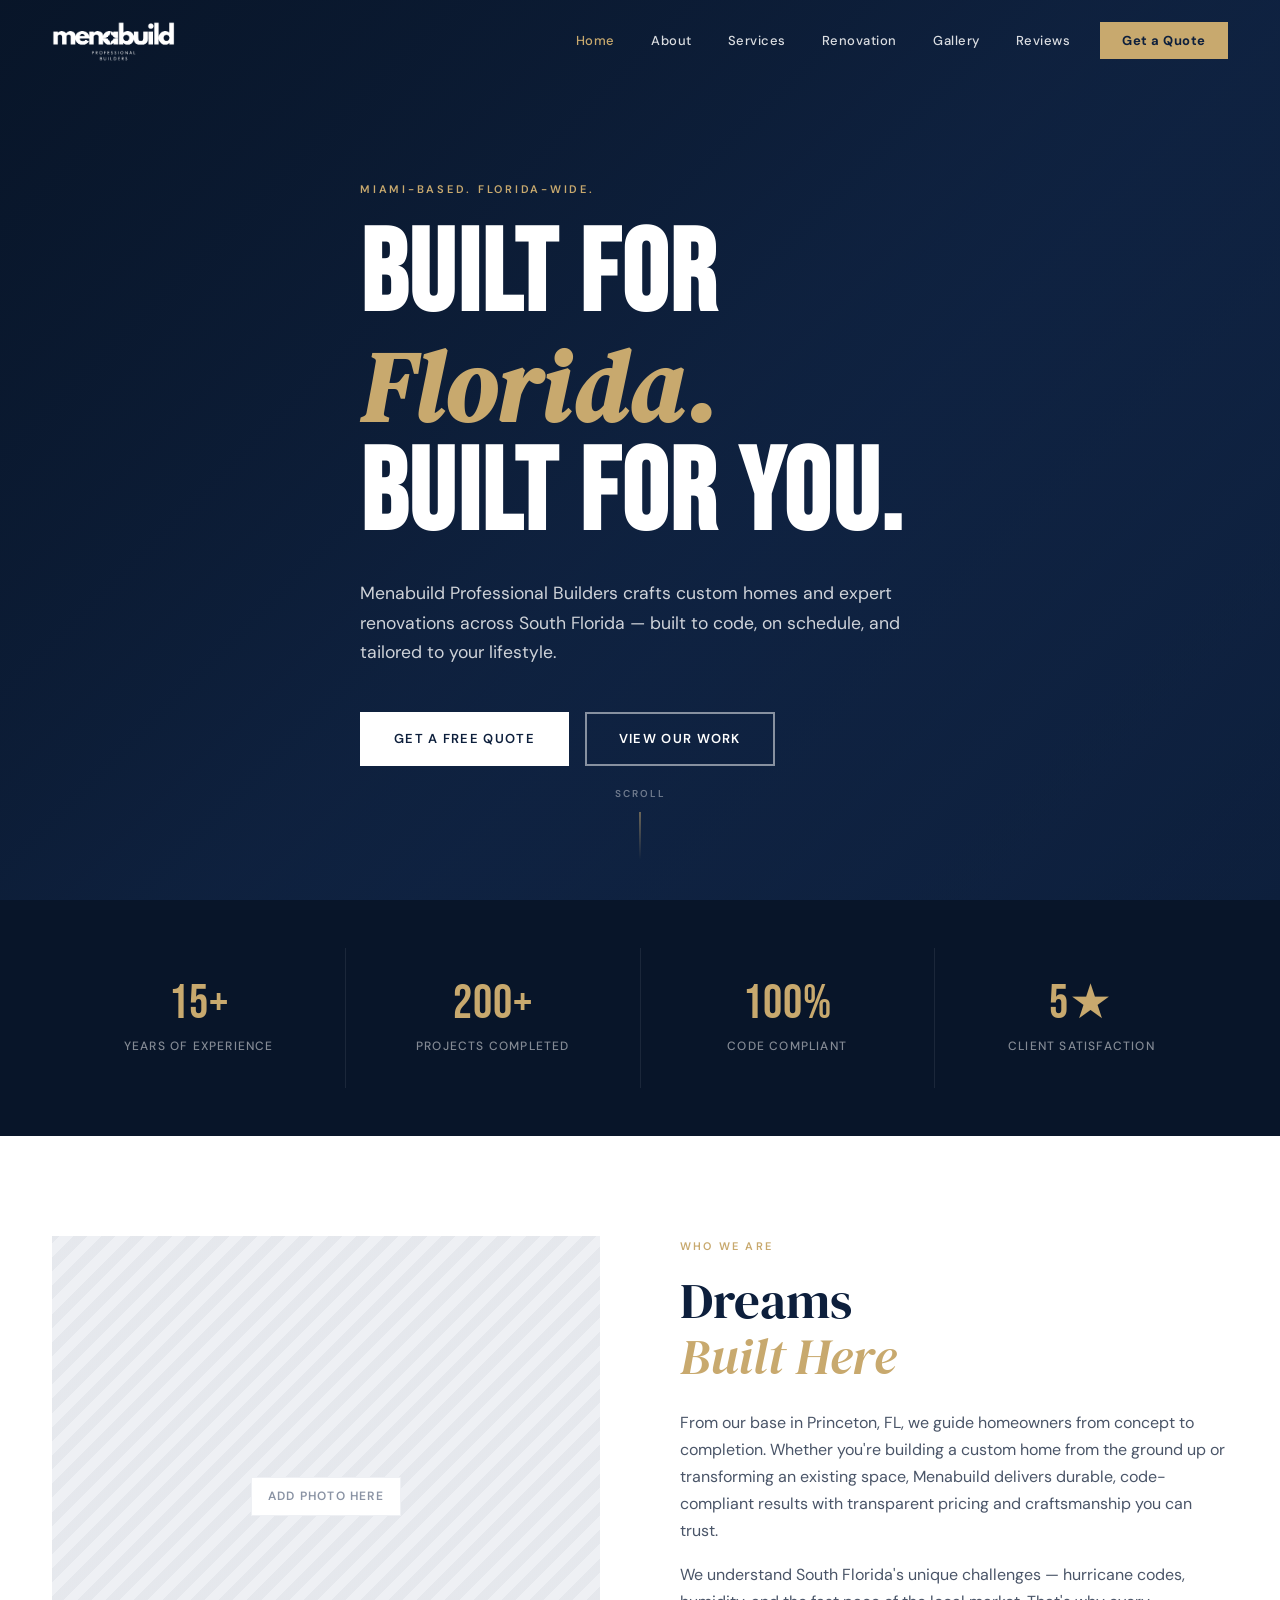
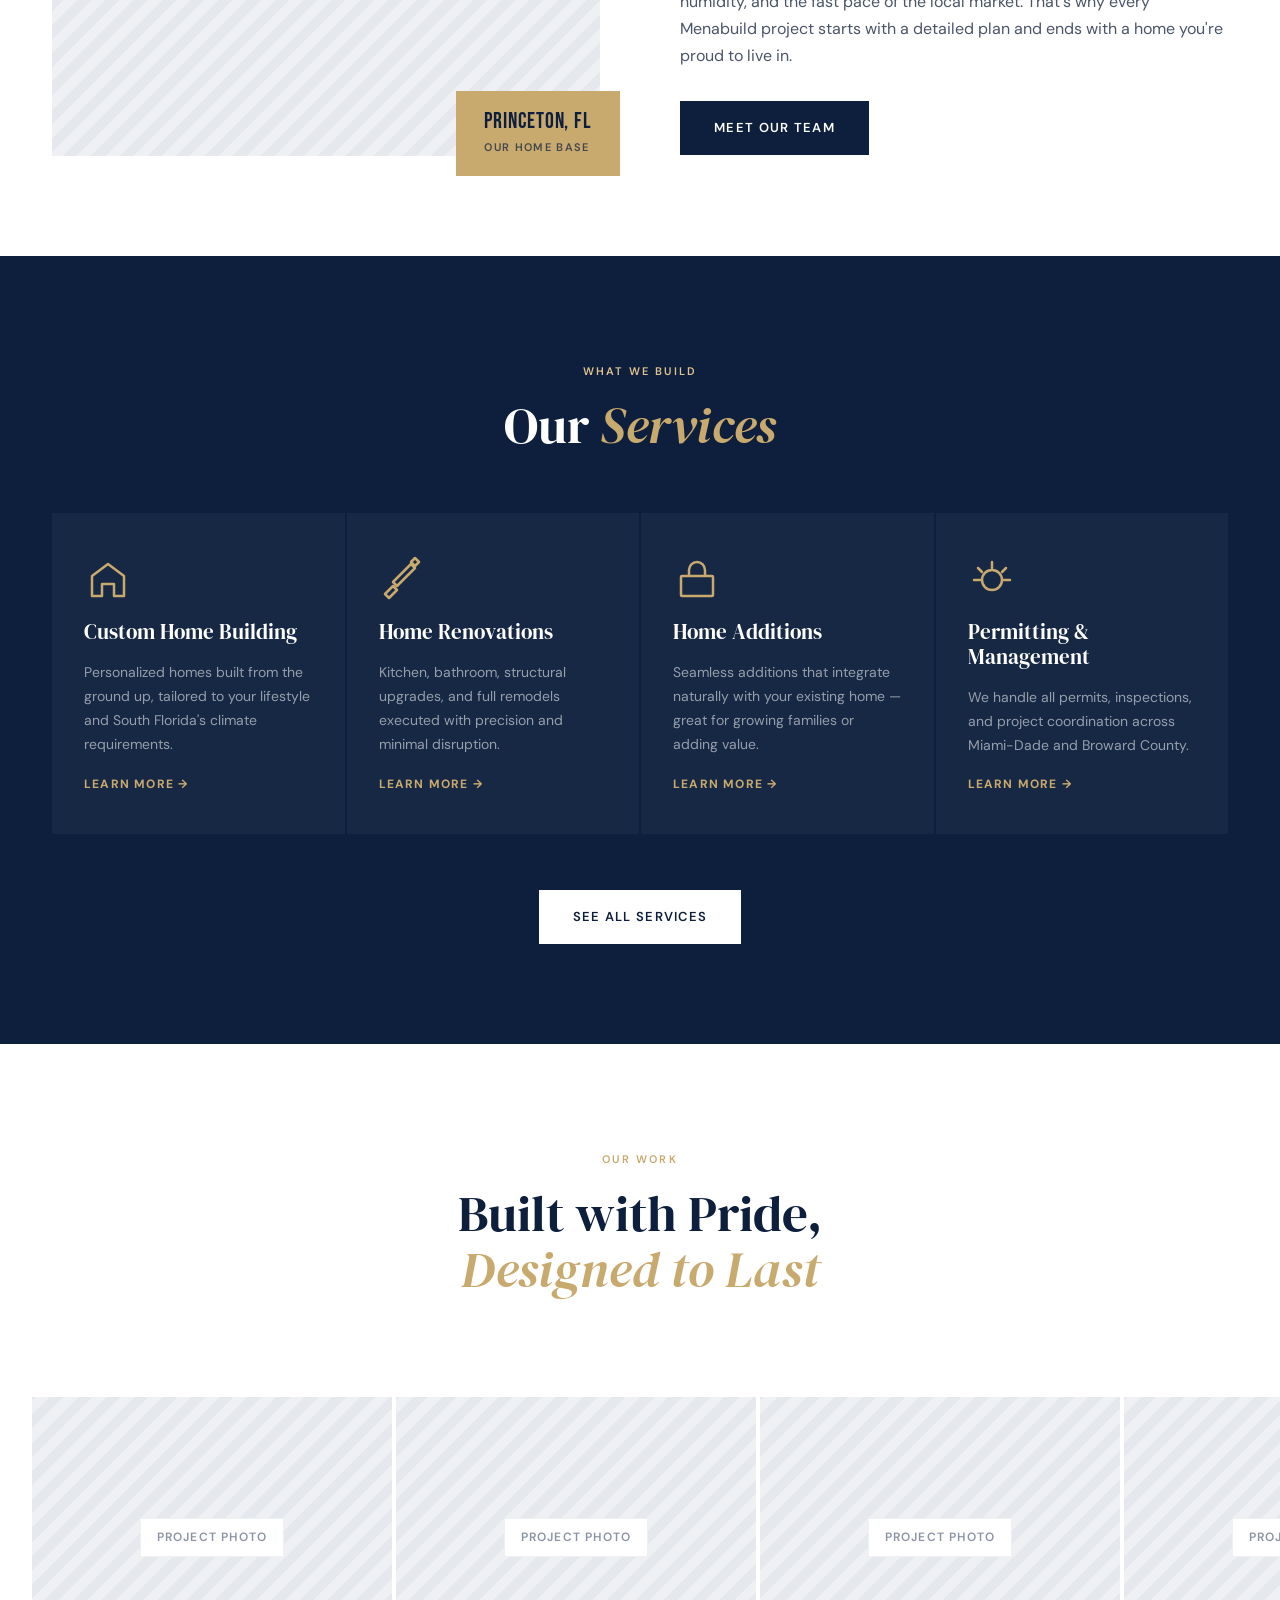
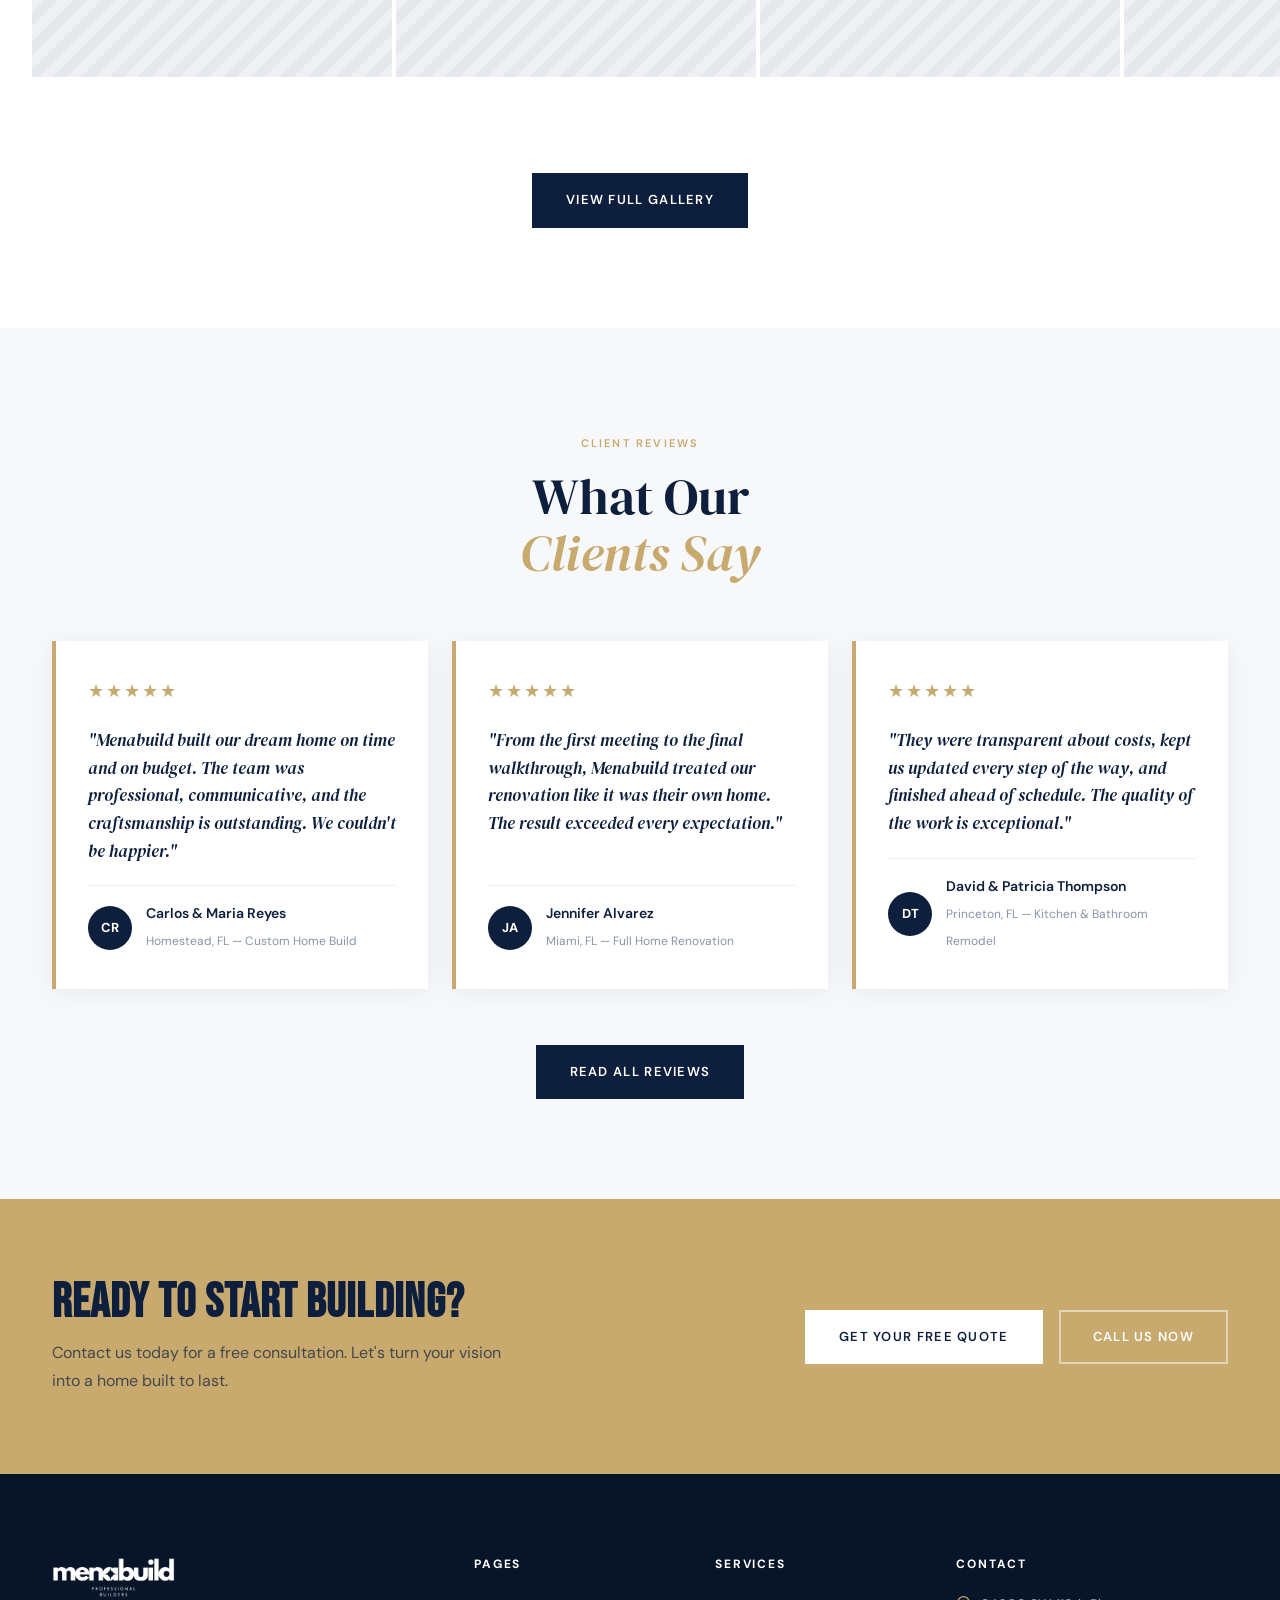
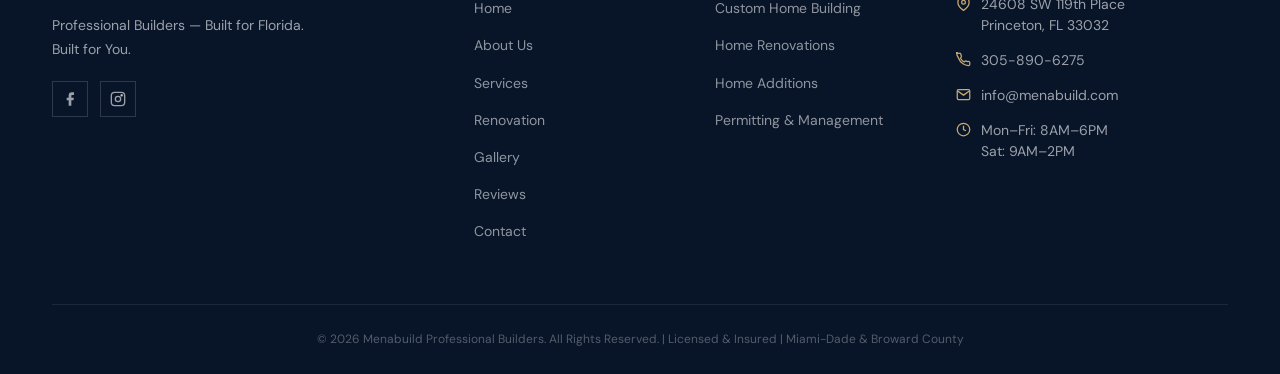
==== commit 79545b5d: "Add files via upload" ====
--- a/index.html
+++ b/index.html
@@ -230,7 +230,7 @@
         </div>
         <div class="cta-band__btns">
           <a href="contact.html" class="btn btn--white">Get Your Free Quote</a>
-          <a href="tel:+13055550000" class="btn btn--outline-white">Call Us Now</a>
+          <a href="tel:+13058906275" class="btn btn--outline-white">Call Us Now</a>
         </div>
       </div>
     </div>
@@ -282,7 +282,7 @@
             </li>
             <li>
               <svg viewBox="0 0 24 24" fill="none" stroke="currentColor" stroke-width="2"><path d="M22 16.92v3a2 2 0 01-2.18 2 19.79 19.79 0 01-8.63-3.07A19.5 19.5 0 013.87 9.5a19.79 19.79 0 01-3.07-8.67A2 2 0 012.82 2h3a2 2 0 012 1.72c.127.96.361 1.903.7 2.81a2 2 0 01-.45 2.11L7.09 9.91a16 16 0 006 6l.91-.91a2 2 0 012.11-.45c.907.339 1.85.573 2.81.7A2 2 0 0122 16.92z"/></svg>
-              (305) 555-0000
+              305-890-6275
             </li>
             <li>
               <svg viewBox="0 0 24 24" fill="none" stroke="currentColor" stroke-width="2"><path d="M4 4h16c1.1 0 2 .9 2 2v12c0 1.1-.9 2-2 2H4c-1.1 0-2-.9-2-2V6c0-1.1.9-2 2-2z"/><polyline points="22,6 12,13 2,6"/></svg>
--- a/style.css
+++ b/style.css
@@ -182,7 +182,7 @@
   height: 80px;
 }
 .nav__logo img {
-  height: 86px;
+  height: 44px;
   width: auto;
   /* White filter for visibility on dark backgrounds */
   filter: brightness(0) invert(1);
@@ -573,7 +573,7 @@
   padding-bottom: 60px;
 }
 .footer__logo {
-  height: 86px;
+  height: 44px;
   width: auto;
   filter: brightness(0) invert(1);
   margin-bottom: 16px;
